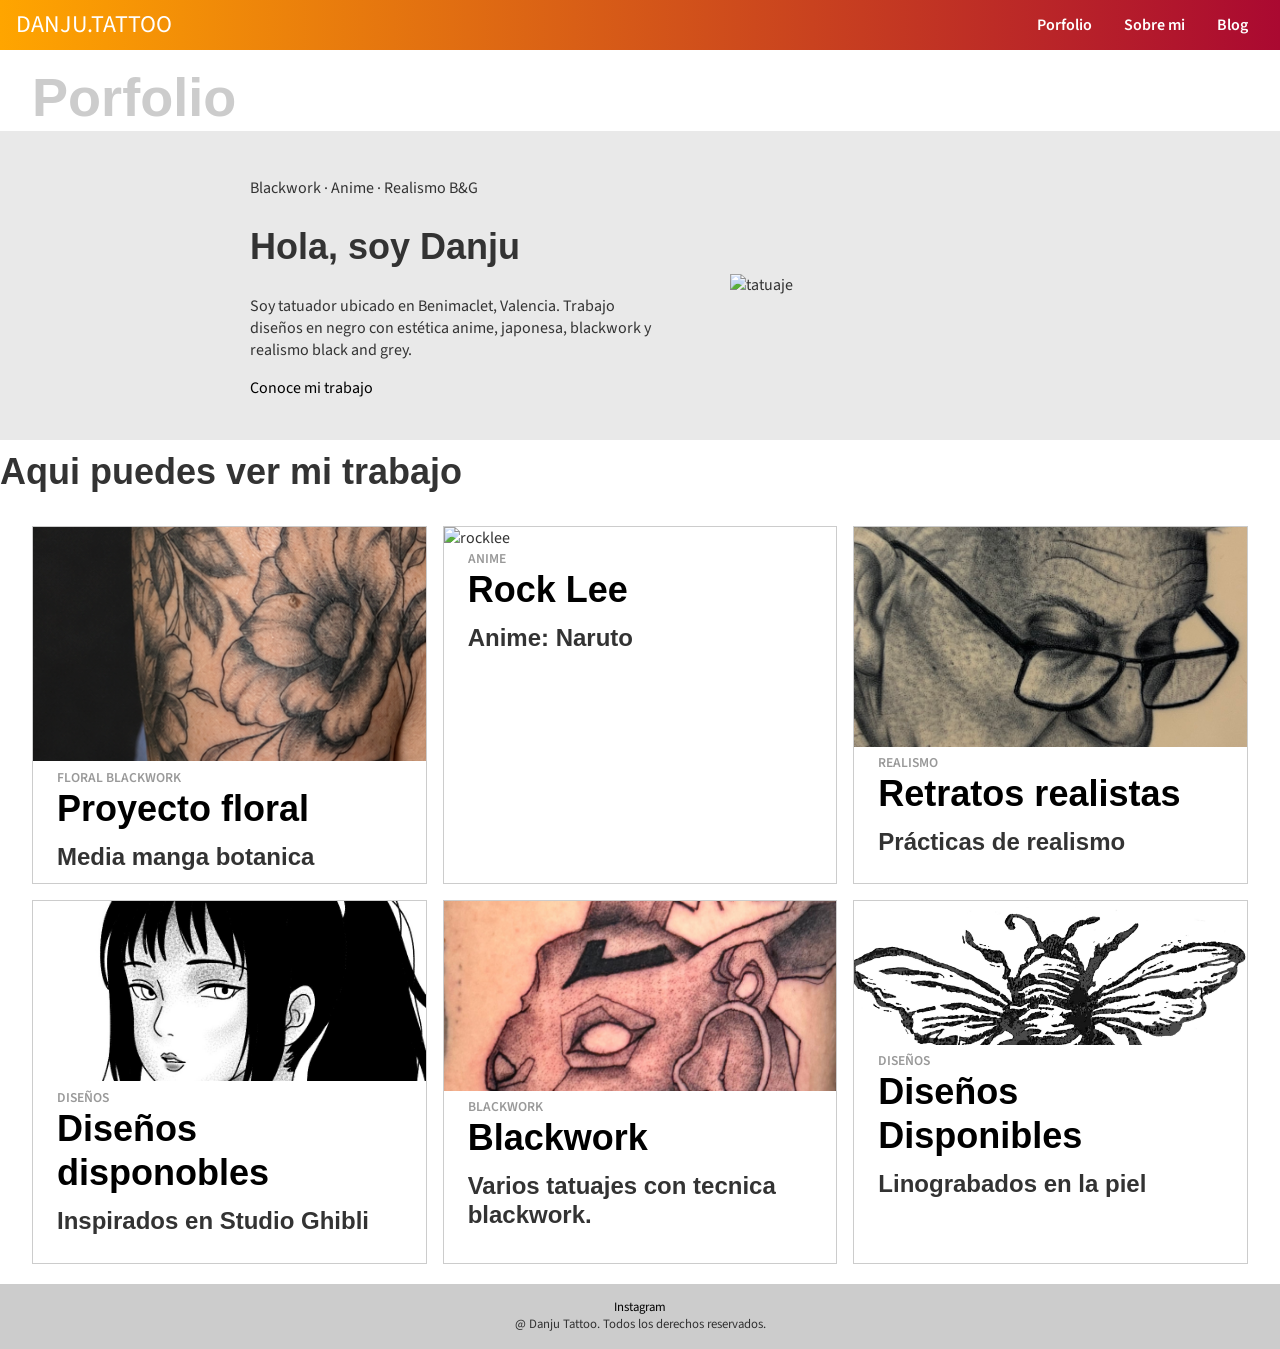
==== index.html @ 5b2f5408 "index.html" ====
<!doctype html>
<html lang="es">
  
  <head>
    <title>Porfolio</title>
    <meta charset="UTF-8">
    <meta name="viewport" content="width=device-width, initial-scale=1">
    <link href="CSS/navbar.css" rel="stylesheet" type="text/css">
    <link href="CSS/porfolio.css" rel="stylesheet" type="text/css">
    
  </head>
    
   <body>
       
    <header class="top-nav">
      <div id="brand">
DANJU.TATTOO
      </div>
        
      <input id="menu-toggle" type="checkbox" />
      <label class="menu-button-container" for="menu-toggle">
      <div class="menu-button"></div>
      </label>
      
        <ul class="menu">
          <li><a href="index.html">Porfolio</a></li>
          <li><a href="sobre_mi.html">Sobre mi</a></li>
          <li><a href="blog.html">Blog</a></li>
        </ul>
     </header>

    <h1>Porfolio</h1>

    <main>
    <section class="hero">
        <div class="hero-text">
  <p class="hero-label">Blackwork · Anime · Realismo B&G</p>
  <h2>Hola, soy Danju</h2>
  <p>Soy tatuador ubicado en Benimaclet, Valencia. Trabajo diseños en negro con estética anime, japonesa, blackwork y realismo black and grey.</p>
  <a href="sobre_mi.html" class="hero-btn">Conoce mi trabajo</a>
</div>
  
        <img src="images/trabajando2.JPG" alt="tatuaje">
    </section>
    <h2>Aqui puedes ver mi trabajo</h2>
    <section class="container">
    
     <a class="elemento uno" href="trabajo1.html">
       <div>
         <img src="images/floral3detalle.png" alt="proyecto floral">
         <h4 class="overline">Floral blackwork
         </h4>
         <h2 class="interactivo">Proyecto floral</h2>
         <h3>Media manga botanica</h3>
       
       </div>
     </a>
        
     <a class="elemento dos" href="trabajo2.html">
        <div>
          <img src="images/RockLeeDetalle.jpg" alt="rocklee">
          <h4 class="overline">anime</h4> 
          <h2 class="interactivo">Rock Lee</h2>
          <h3>Anime: Naruto</h3>
   
        </div>
     </a>
        
      <a class="elemento tres" href="trabajo3.html">
         <div>
          <img src="images/fermin2.jpeg" alt="detalle retrato">
          <h4 class="overline">Realismo</h4> 
          <h2 class="interactivo">Retratos realistas</h2>
          <h3>Prácticas de realismo</h3>
        
         </div>
      </a>
        
      <a class="elemento cuatro" href="trabajo4.html">
          <div>
            <img src="images/chihiro copia.jpeg" alt="disponibles">
            <h4 class="overline">Diseños</h4> 
            <h2> Diseños disponobles</h2>
            <h3>Inspirados en Studio Ghibli</h3>
  
         </div>
      </a>
        
       <a class="elemento cinco" href="trabajo5.html">
        <div><img src="images/Conejo1.jpeg" alt="blackwork">
         <h4 class="overline">Blackwork</h4>
         <h2>Blackwork</h2>
         <h3>Varios tatuajes con tecnica blackwork. </p>
        </div>
       </a>
        
       <a class="elemento seis" href="trabajo6.html">
        <div><img src="images/grabado3 copia.jpeg" alt="grabados">
         <h4 class="overline">Diseños</h4>
         <h2>Diseños Disponibles</h2>
         <h3>Linograbados en la piel </p>
        </div>
       </a>
        
       
        
      </section>
     <footer>
  <p>
    <a href="https://www.instagram.com/danju.tattoo/" target="_blank" rel="noopener noreferrer">

      Instagram
    </a>
    <br>
    @ Danju Tattoo. Todos los derechos reservados.
  </p>
</footer>
    </body>
</html>
---- CSS/navbar.css ----
@charset "UTF-8";

/* CSS Document */

html,
body {
  margin: 0;
  padding: 0;
  height: 100%;
  color: #333;
}

#brand {
  font-size: 1.5em;
}

.top-nav {
  display: flex;
  flex-direction: row;
  align-items: center;
  justify-content: space-between;

  background: linear-gradient(to right, orange, rgb(170, 9, 49));
  color: #FFF;

  height: 50px;
  padding: 0 1em;
}

.logo {
  color: white;
  text-decoration: none;
}

.logo:hover {
  opacity: 0.7;
}

.menu {
  display: flex;
  flex-direction: row;
  list-style-type: none;
  margin: 0;
  padding: 0;
}

.menu > li {
  margin: 0 1rem;
  overflow: hidden;
  font-weight: 600;
}

.menu > li a:link,
.menu > li a:visited {
  color: white;
  text-decoration: none;
}

.menu > li a:hover {
  color: rgba(255, 255, 255, 0.5);
}

.menu-button-container {
  display: none;
  height: 100%;
  width: 30px;
  cursor: pointer;
  flex-direction: column;
  justify-content: center;
  align-items: center;
}

#menu-toggle {
  display: none;
}

.menu-button,
.menu-button::before,
.menu-button::after {
  display: block;
  background-color: #fff;
  position: absolute;
  height: 4px;
  width: 30px;
  transition: transform 400ms cubic-bezier(0.23, 1, 0.32, 1);
  border-radius: 2px;
}

.menu-button::before {
  content: '';
  margin-top: -8px;
}

.menu-button::after {
  content: '';
  margin-top: 8px;
}

#menu-toggle:checked + .menu-button-container .menu-button::before {
  margin-top: 0;
  transform: rotate(405deg);
}

#menu-toggle:checked + .menu-button-container .menu-button {
  background: rgba(255, 255, 255, 0);
}

#menu-toggle:checked + .menu-button-container .menu-button::after {
  margin-top: 0;
  transform: rotate(-405deg);
}

@media (max-width: 700px) {

  .menu-button-container {
    display: flex;
  }

  .menu {
    position: absolute;
    top: 0;
    left: 0;
    margin-top: 50px;

    flex-direction: column;
    width: 100%;

    justify-content: center;
    align-items: center;
  }

  #menu-toggle ~ .menu li {
    height: 0;
    margin: 0;
    padding: 0;
    border: 0;
    transition: height 400ms cubic-bezier(0.23, 1, 0.32, 1);
  }

  #menu-toggle:checked ~ .menu li {
    border: 1px solid #333;
    height: 2.5em;
    padding: 0.5em;
  }

  .menu > li {
    display: flex;
    justify-content: center;

    margin: 0;
    padding: 0.5em 0;

    width: 100%;
    color: white;
    background-color: #222;
  }

  .menu > li:not(:last-child) {
    border-bottom: 1px solid #444;
  }
}
---- CSS/porfolio.css ----
@charset "UTF-8";
/* CSS Document */
@import url('https://fonts.googleapis.com/css2?family=Playfair+Display:wght@600&family=Source+Sans+Pro:wght@400;600&display=swap');


html, body, div, span, object, iframe,
h1, h2, h3, h4, h5, h6, p, blockquote, pre,
abbr, address, cite, code,
del, dfn, em, img, ins, kbd, q, samp,
small, strong, sub, sup, var,
b, i,
dl, dt, dd, ol, ul, li,
fieldset, form, label, legend,
table, caption, tbody, tfoot, thead, tr, th, td,
article, aside, canvas, details, figcaption, figure, 
footer, header, hgroup, menu, nav, section, summary,
time, mark, audio, video {
  margin:0;
  padding:0;
  border:0;
  outline:0;
  font-size:100%;
  vertical-align:baseline;
  background:transparent;
}

* {
  box-sizing: border-box;
}

html, body {
  font: 16px/1.4 'Source Sans Pro', sans-serif; color:#333;
}

a:link, a:visited{
  text-decoration: none;
  color:black;
}

.logo,
.logo:visited,
.logo:active {
  color: white;
  text-decoration: none;
}

.logo:hover {
  opacity: 0.7;
}
a:hover{
  color:rgba(220, 20, 60, 0.5);
}

a:active{
  color:crimson;
}

.hero {
  display: flex;
  justify-content: center;
  align-items: center;
  gap: 60px;
  background-color: #e9e9e9;
  padding: 40px 20px;
}

.hero-text {
  width: 50%;
  max-width: 420px;
}

.hero-text h2 {
  margin-bottom: 20px;
}

.hero img {
  width: 300px;
  height: auto;
  display: block;
}
h1 {
  font-family: Arial, Helvetica, sans-serif;
  font-size: 3.38rem;
  line-height: 1.22em;    
  padding-top: 0.278em;
  text-align: left;
  color:#ccc;
  margin-left: 32px
}

h2 {
  font-family: Arial, Helvetica, sans-serif;
  font-size: 2.25em;
  line-height: 1.22em;
  padding-top: 0.278em;
  margin-bottom: 0.333em;
}

h3 {
  font-family: Arial, Helvetica, sans-serif;
  font-size: 1.50em;
  line-height: 1.2em;
  margin-bottom: 0.5em;
}

p {
  font-size: 1.00em;
  line-height: 1.38em;
  padding-top: 0.375em;
  margin-bottom: 1.00em;
}
.interactivo {
  color: black; 
}

h4.overline{
  font-size:0.85em;
  color:#999;
  margin-bottom:0;
  margin-top: 0;
  padding-bottom: 0;
  font-weight:600;
  text-transform: uppercase; 
}

button{
  color:white;
  padding:10px;
  border: none;
  font-size: 1em;
  background-color: black;
  background: linear-gradient(to right, tomato, Crimson);
    /* W3C, IE 10+/ Edge, Firefox 16+, Chrome 26+, Opera 12+, Safari 7+ */
}

hr{ 
  height:1px;border-width:0;color:#ddd;background-color:#ccc;
}

.container {
   display: grid;
   grid-auto-flow: column;
   grid-template-columns: 1fr 1fr 1fr 1fr 1fr 1fr 1fr 1fr 1fr 1fr 1fr 1fr;
   row-gap: 1rem;
   column-gap: 1rem;
   padding: 20px 0px;
   margin-left:32px;
   margin-right:32px;
}

a.elemento:link, a.elemento:visited{
  color:#333;
}

div.elemento:hover {
  border: 1px solid #777;
}

.icono{
  display:inline-block;
  width:30px;
  padding-right:5px;
  padding-bottom:2px;
  vertical-align:middle;
}

.elemento h2, .elemento h3, .elemento h4, .elemento p{
  padding-left:1.5rem;
  padding-right:1rem;
}

.elemento h2{
  color:black;
  padding-top:0;
}

.elemento {
  color: #333;
  border: 1px solid #ccc;
  cursor:pointer;
  text-decoration: none;
}

.uno {
  grid-column:1 / span 4;
}

.dos {
  grid-column:5 / span 4;
}

.tres {
  grid-column:9 / span 4;
}

.cuatro {
  grid-column:1 / span 4;
}

.cinco {
  grid-column:5 / span 4;
}

.seis {
  grid-column:9 / span 4;
}



img {
  width: 100%;
}

footer{
  width:100%;
  background-color:#ccc; 
}

footer p{ 
 font-size:0.8em;
 text-align:center; 
 padding:15px;
}

footer img{
  text-align:center;
  width: 32px;
  padding:5px;
}

@media (max-width: 913px) {
 
  .container {
    grid-template-columns: 1fr;
    row-gap: 1rem;
    padding: 15px 0px;
    margin-left: 15px;
    margin-right: 15px;
  }

  .container img {
    width: 100%;
  }

  .uno, 
  .dos, 
  .tres, 
  .cuatro, 
  .cinco, 
  .seis, 
  .siete, 
  .ocho, 
  .nueve {
    grid-column: 1 / 1;
  }

  h1 {
    margin-left: 15px;
  }
    
}

@media (max-width: 768px) {
  .hero {
    flex-direction: column;
    text-align: center;
    gap: 30px;
    padding: 30px 20px;
  }

  .hero-text {
    width: 100%;
  }

  .hero img {
    width: 80%;
    max-width: 320px;
    height: auto;
  }
}
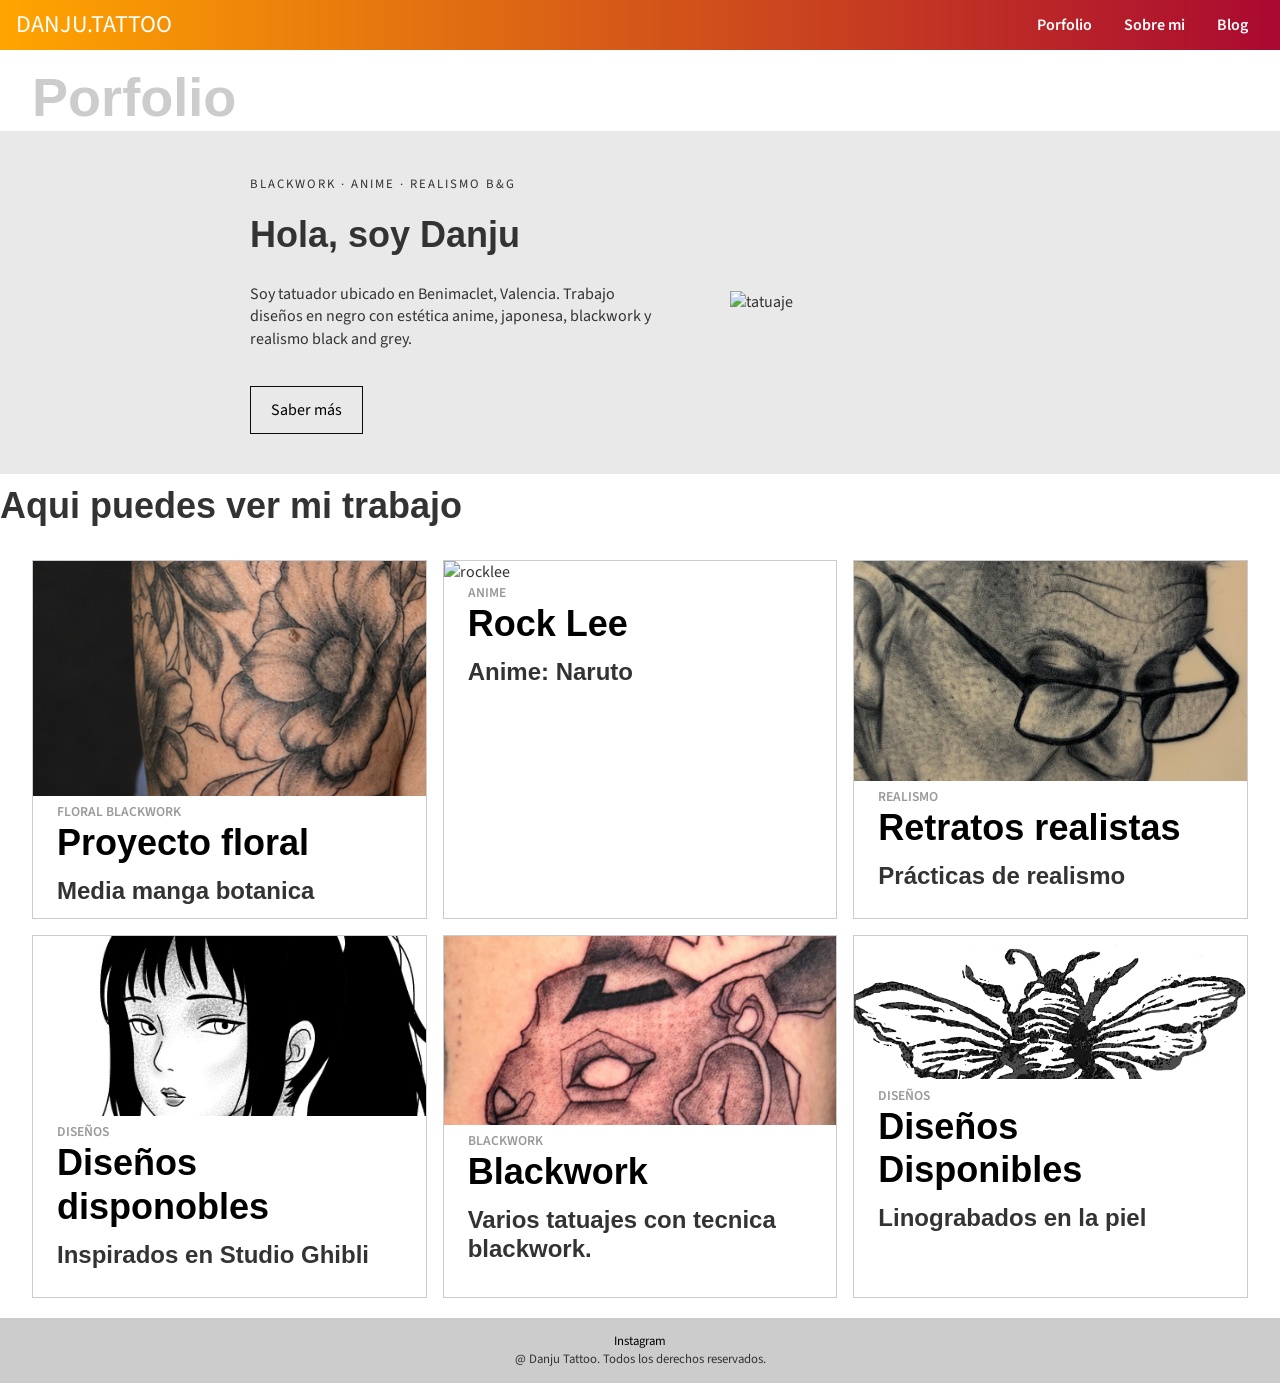
==== commit bad4c2bd: "index.html" ====
--- a/index.html
+++ b/index.html
@@ -37,7 +37,7 @@
   <p class="hero-label">Blackwork · Anime · Realismo B&G</p>
   <h2>Hola, soy Danju</h2>
   <p>Soy tatuador ubicado en Benimaclet, Valencia. Trabajo diseños en negro con estética anime, japonesa, blackwork y realismo black and grey.</p>
-  <a href="sobre_mi.html" class="hero-btn">Conoce mi trabajo</a>
+  <a href="sobre_mi.html" class="hero-btn">Saber más</a>
 </div>
   
         <img src="images/trabajando2.JPG" alt="tatuaje">
--- a/CSS/porfolio.css
+++ b/CSS/porfolio.css
@@ -78,6 +78,27 @@
   height: auto;
   display: block;
 }
+.hero-label {
+  text-transform: uppercase;
+  letter-spacing: 2px;
+  font-size: 0.8rem;
+  margin-bottom: 10px;
+}
+
+.hero-btn {
+  display: inline-block;
+  margin-top: 20px;
+  padding: 12px 20px;
+  border: 1px solid #0c0c0c;
+  color: #0c0c0c;
+  text-decoration: none;
+}
+
+.hero-btn:hover {
+  background-color: #0c0c0c;
+  color: white;
+}
+
 h1 {
   font-family: Arial, Helvetica, sans-serif;
   font-size: 3.38rem;
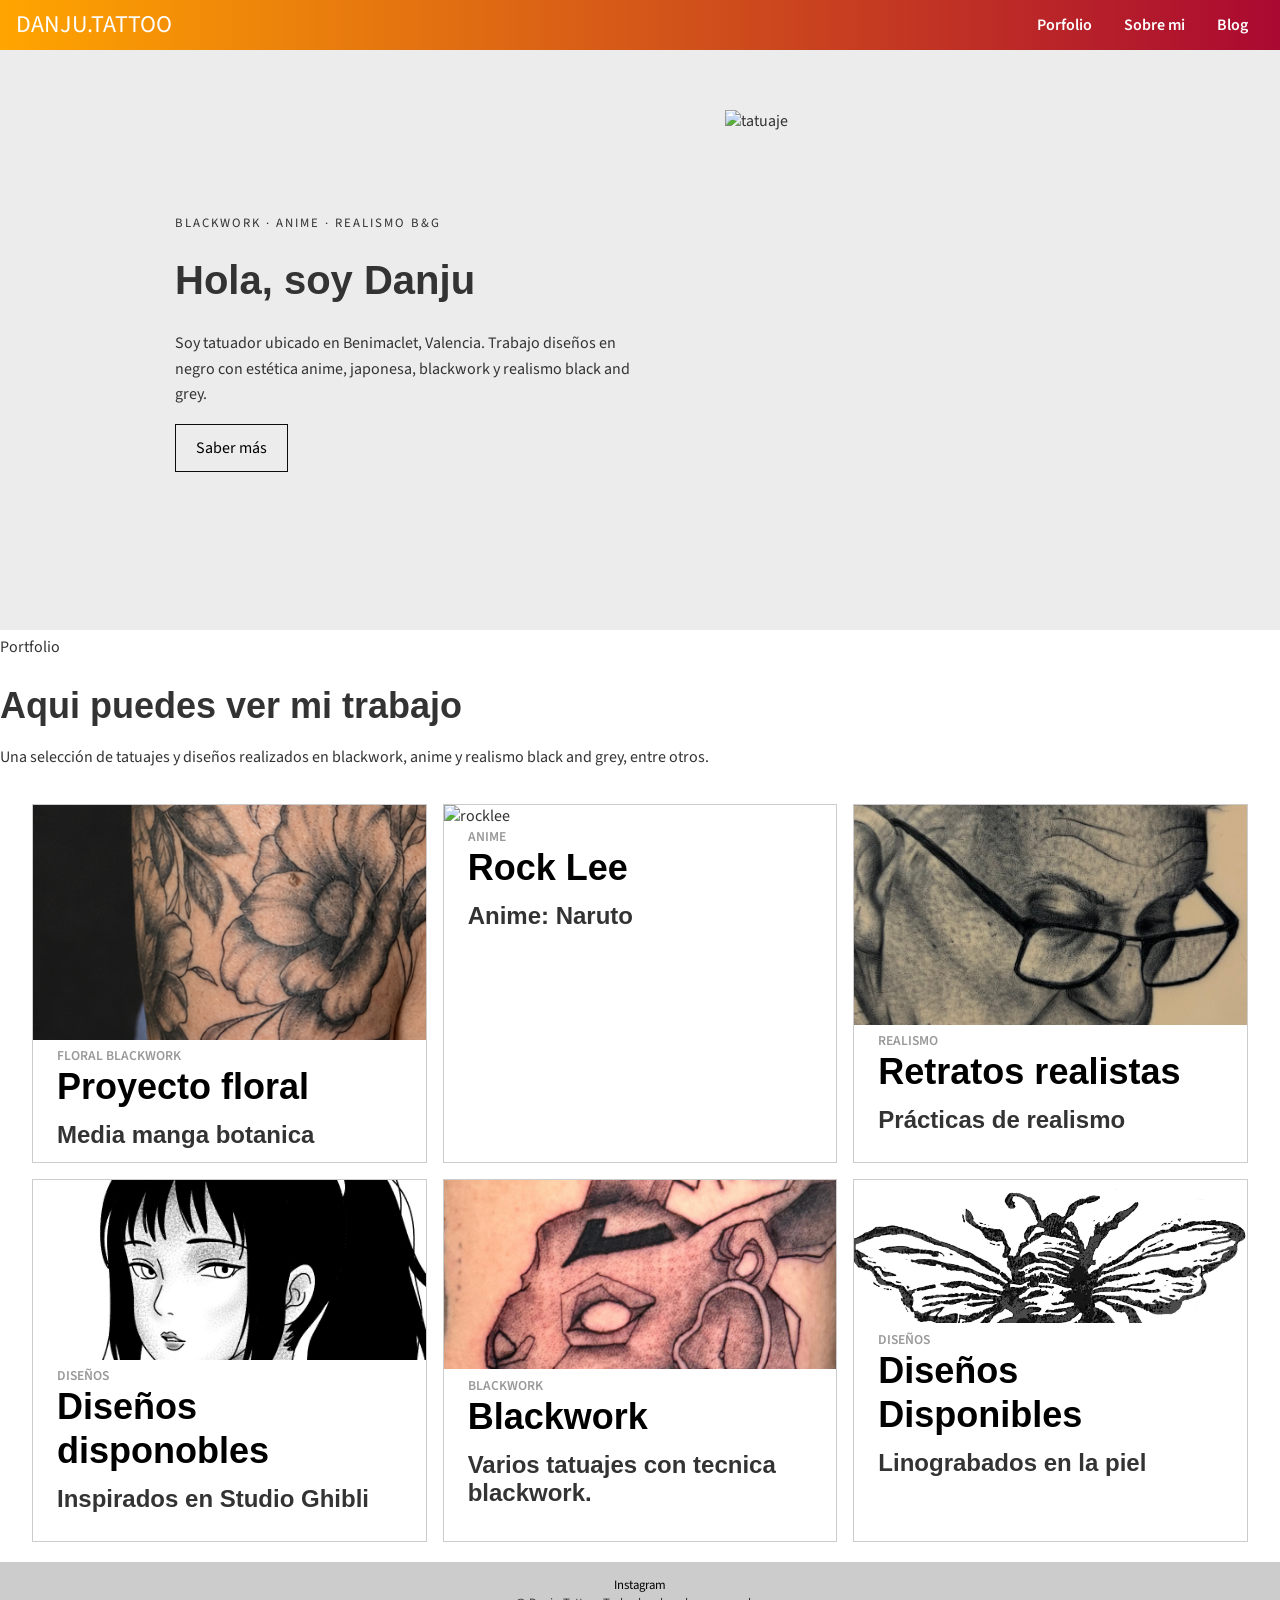
==== commit 26548e8f: "index.html" ====
--- a/index.html
+++ b/index.html
@@ -29,8 +29,6 @@
         </ul>
      </header>
 
-    <h1>Porfolio</h1>
-
     <main>
     <section class="hero">
         <div class="hero-text">
@@ -42,7 +40,12 @@
   
         <img src="images/trabajando2.JPG" alt="tatuaje">
     </section>
+      <section class="trabajos-section">
+        <div class="trabajos-header">
+          <p class="selection-label">Portfolio</p>
     <h2>Aqui puedes ver mi trabajo</h2>
+       <p>Una selección de tatuajes y diseños realizados en blackwork, anime y realismo black and grey, entre otros.</p>
+        </div>
     <section class="container">
     
      <a class="elemento uno" href="trabajo1.html">
--- a/CSS/porfolio.css
+++ b/CSS/porfolio.css
@@ -59,35 +59,49 @@
   display: flex;
   justify-content: center;
   align-items: center;
-  gap: 60px;
-  background-color: #e9e9e9;
-  padding: 40px 20px;
+  gap: 70px;
+  background-color: #ececec;
+  padding: 60px 40px;
 }
 
 .hero-text {
   width: 50%;
-  max-width: 420px;
-}
-
-.hero-text h2 {
-  margin-bottom: 20px;
-}
-
-.hero img {
-  width: 300px;
-  height: auto;
-  display: block;
-}
+  max-width: 480px;
+}
+
 .hero-label {
   text-transform: uppercase;
   letter-spacing: 2px;
   font-size: 0.8rem;
-  margin-bottom: 10px;
+  margin-bottom: 12px;
+}
+
+.hero-text h2 {
+  font-size: 2.5rem;
+  margin-bottom: 20px;
+}
+
+.hero-text p {
+  line-height: 1.6;
+}
+
+.hero-tags {
+  display: flex;
+  flex-wrap: wrap;
+  gap: 10px;
+  padding: 0;
+  margin: 24px 0;
+  list-style: none;
+}
+
+.hero-tags li {
+  border: 1px solid #0c0c0c;
+  padding: 6px 12px;
+  font-size: 0.85rem;
 }
 
 .hero-btn {
   display: inline-block;
-  margin-top: 20px;
   padding: 12px 20px;
   border: 1px solid #0c0c0c;
   color: #0c0c0c;
@@ -97,6 +111,12 @@
 .hero-btn:hover {
   background-color: #0c0c0c;
   color: white;
+}
+
+.hero img {
+  width: 380px;
+  height: 460px;
+  object-fit: cover;
 }
 
 h1 {
@@ -299,3 +319,18 @@
     height: auto;
   }
 }
+{
+  .hero-text h2 {
+    font-size: 2rem;
+  }
+
+  .hero-tags {
+    justify-content: center;
+  }
+
+  .hero img {
+    width: 80%;
+    height: auto;
+    max-width: 320px;
+  }
+}
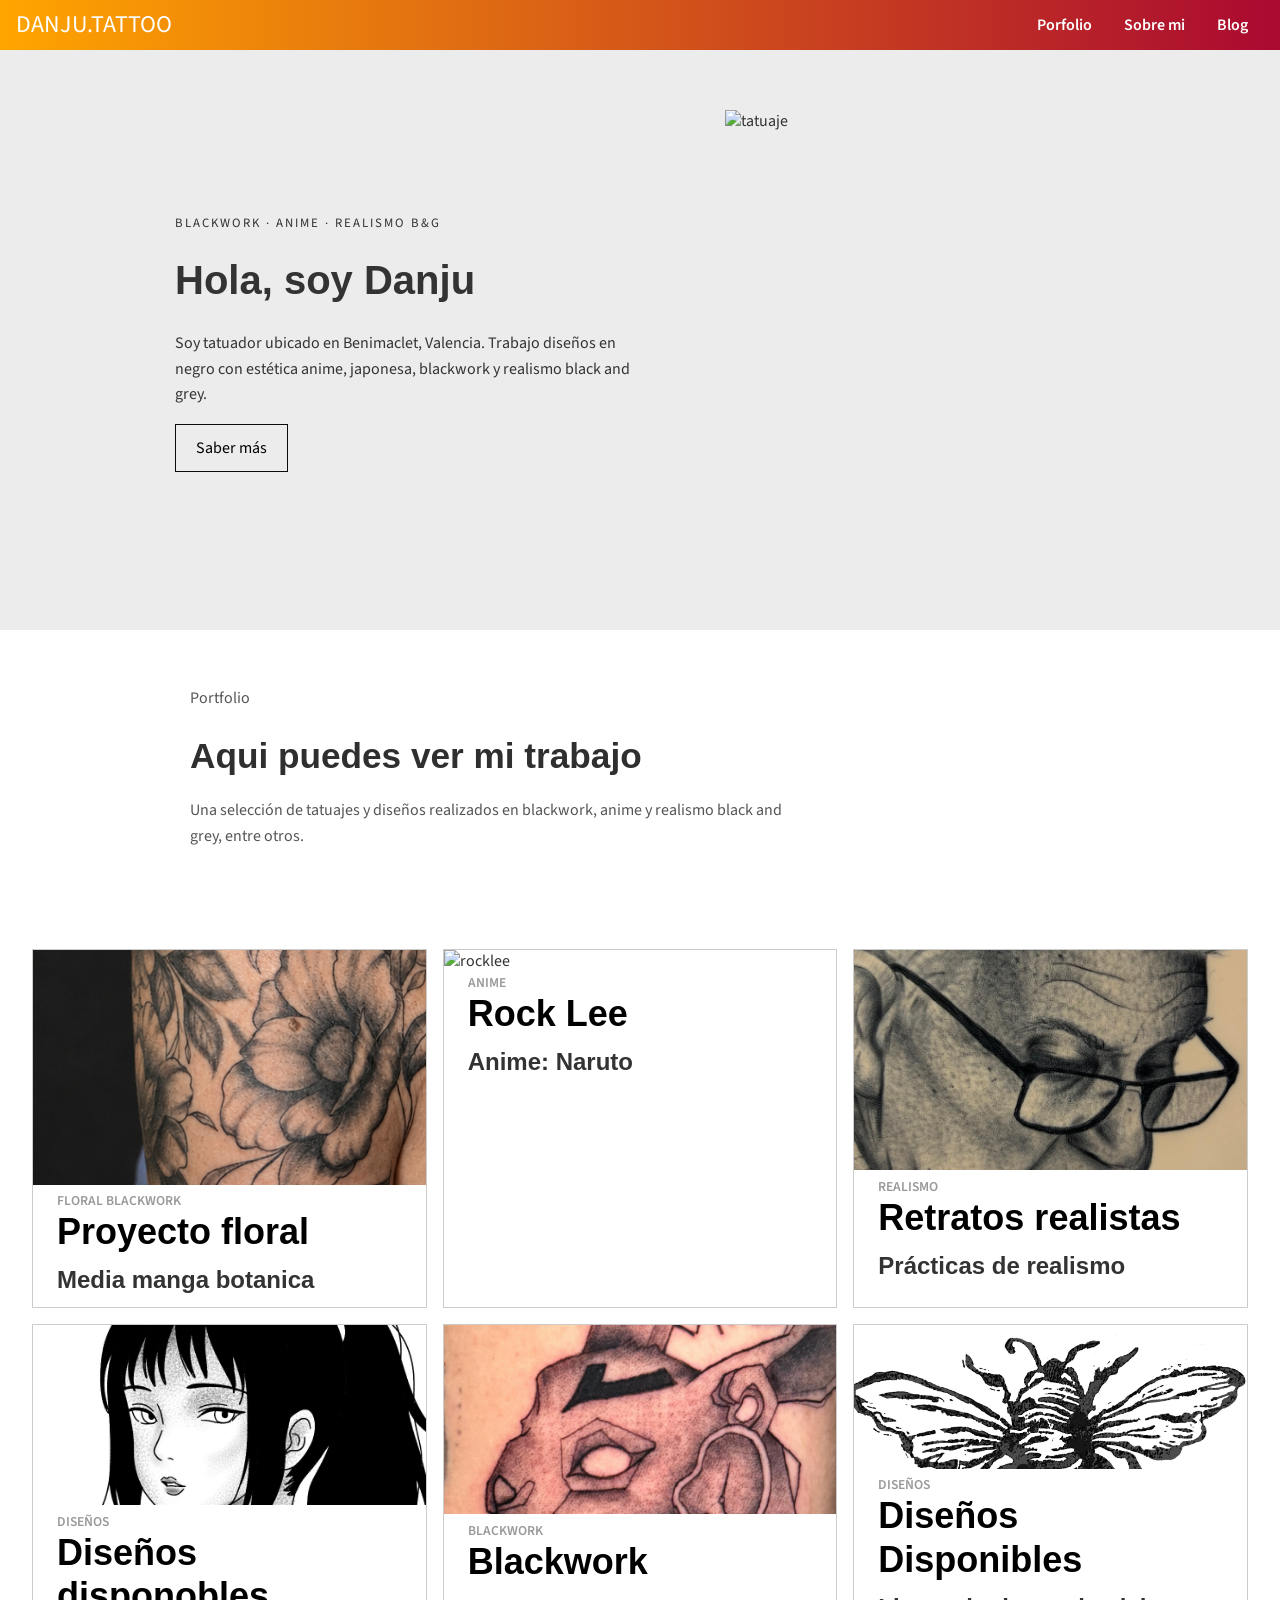
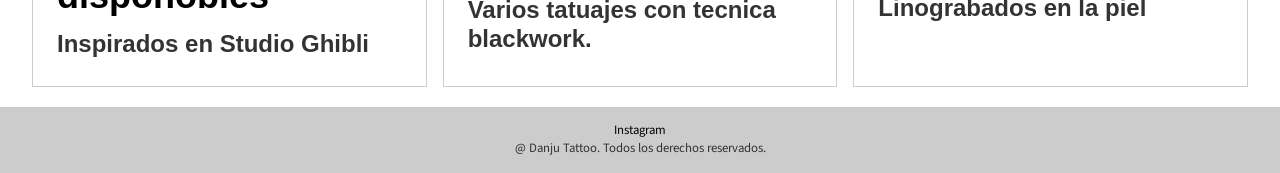
==== commit afd133e7: "index.html" ====
--- a/index.html
+++ b/index.html
@@ -40,12 +40,16 @@
   
         <img src="images/trabajando2.JPG" alt="tatuaje">
     </section>
+
+      
       <section class="trabajos-section">
         <div class="trabajos-header">
           <p class="selection-label">Portfolio</p>
     <h2>Aqui puedes ver mi trabajo</h2>
        <p>Una selección de tatuajes y diseños realizados en blackwork, anime y realismo black and grey, entre otros.</p>
         </div>
+      </section>
+      
     <section class="container">
     
      <a class="elemento uno" href="trabajo1.html">
--- a/CSS/porfolio.css
+++ b/CSS/porfolio.css
@@ -119,6 +119,38 @@
   object-fit: cover;
 }
 
+.trabajos-section {
+  padding: 70px 40px;
+  background-color: white;
+}
+
+.trabajos-header {
+  max-width: 900px;
+  margin: 0 auto 40px auto;
+}
+
+.section-label {
+  text-transform: uppercase;
+  letter-spacing: 2px;
+  font-size: 0.8rem;
+  margin-bottom: 10px;
+  color: #8c1c13;
+  font-weight: bold;
+}
+
+.trabajos-header h2 {
+  font-size: 3rem;
+  line-height: 1.1;
+  margin: 0 0 16px 0;
+  color: #2f2f2f;
+}
+
+.trabajos-header p {
+  max-width: 600px;
+  line-height: 1.6;
+  color: #555;
+}
+
 h1 {
   font-family: Arial, Helvetica, sans-serif;
   font-size: 3.38rem;
@@ -334,3 +366,16 @@
     max-width: 320px;
   }
 }
+
+  .trabajos-section {
+    padding: 50px 20px;
+  }
+
+  .trabajos-header h2 {
+    font-size: 2.2rem;
+  }
+
+  .trabajos-header {
+    margin-bottom: 30px;
+  }
+}
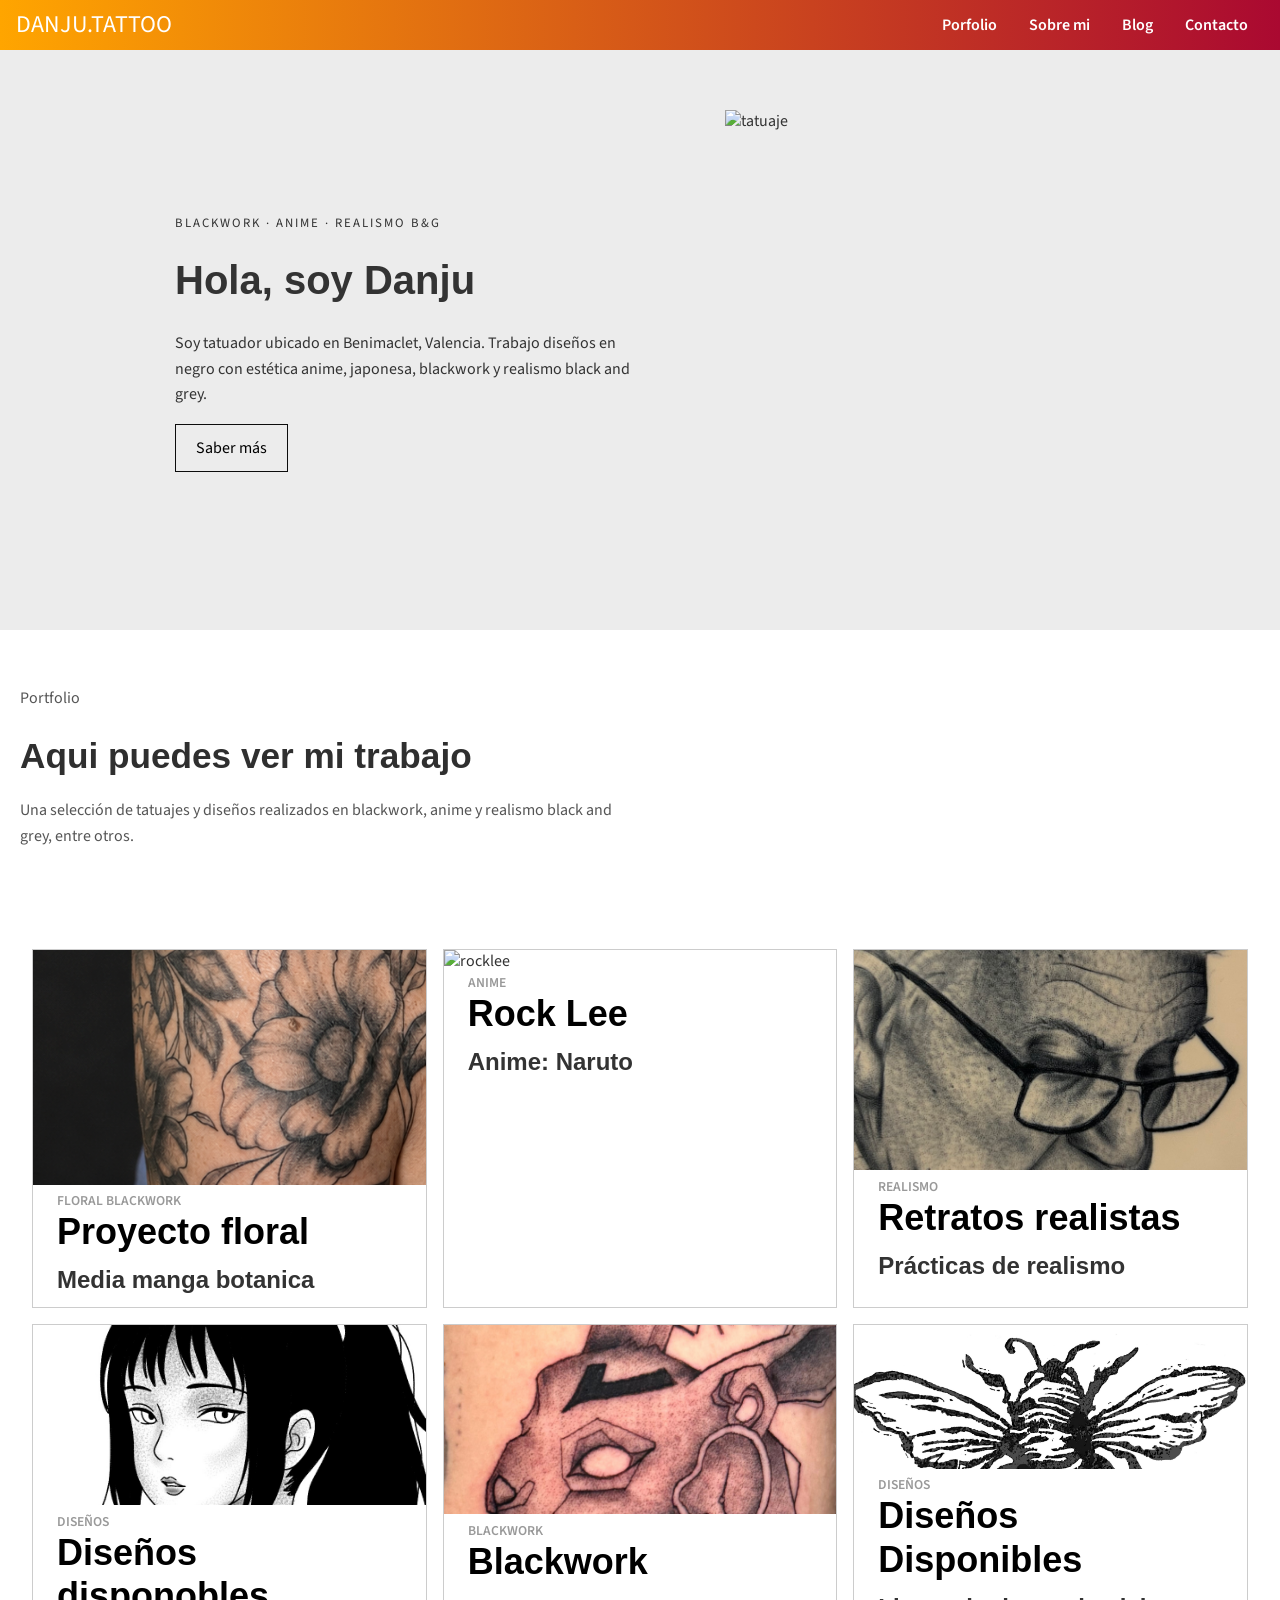
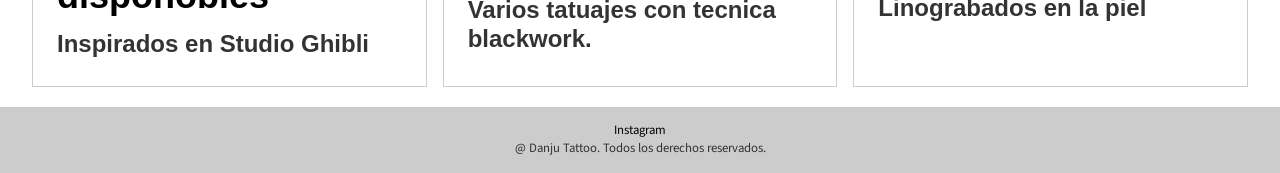
==== commit 0a44ebd3: "index.html" ====
--- a/index.html
+++ b/index.html
@@ -26,6 +26,7 @@
           <li><a href="index.html">Porfolio</a></li>
           <li><a href="sobre_mi.html">Sobre mi</a></li>
           <li><a href="blog.html">Blog</a></li>
+          <li><a href="contacto.html">Contacto</a></li>
         </ul>
      </header>
 
--- a/CSS/porfolio.css
+++ b/CSS/porfolio.css
@@ -120,13 +120,13 @@
 }
 
 .trabajos-section {
-  padding: 70px 40px;
+  padding: 70px 60px;
   background-color: white;
 }
 
 .trabajos-header {
   max-width: 900px;
-  margin: 0 auto 40px auto;
+  margin: 0 0 40px 0;
 }
 
 .section-label {
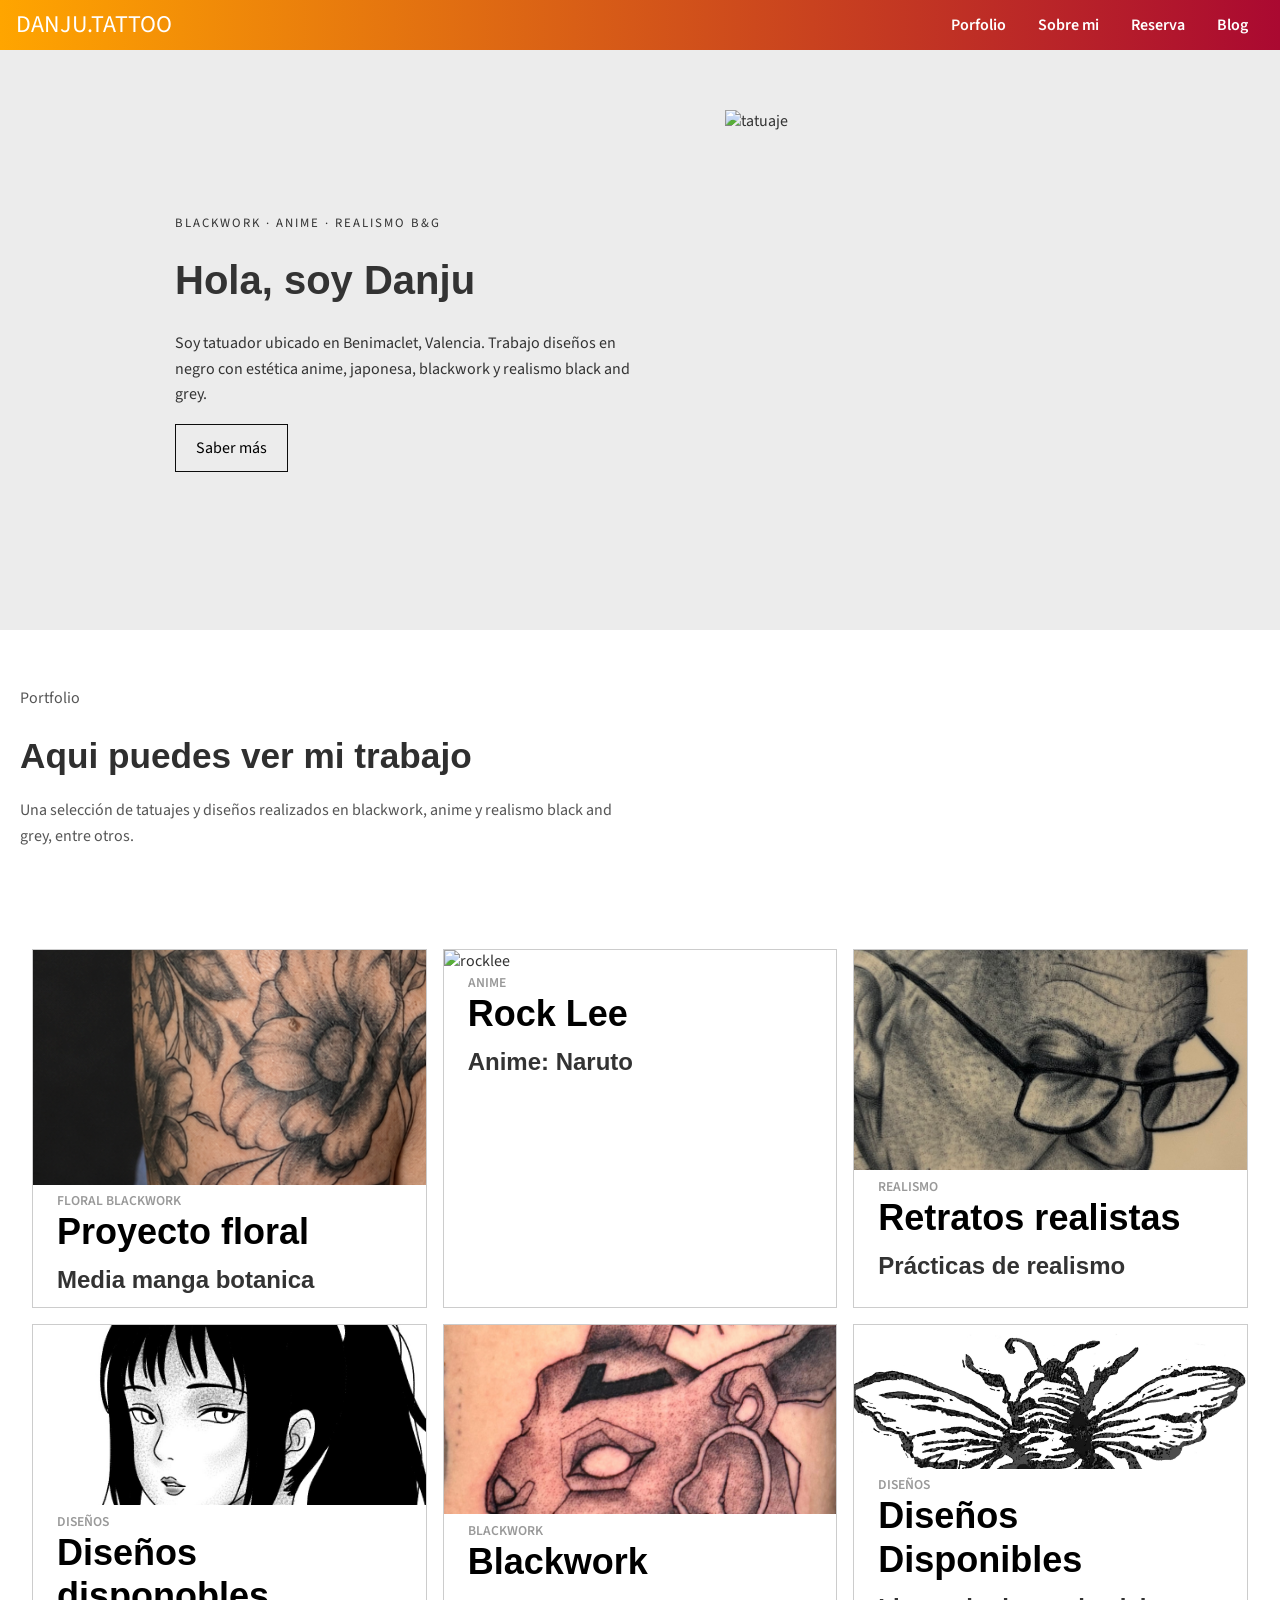
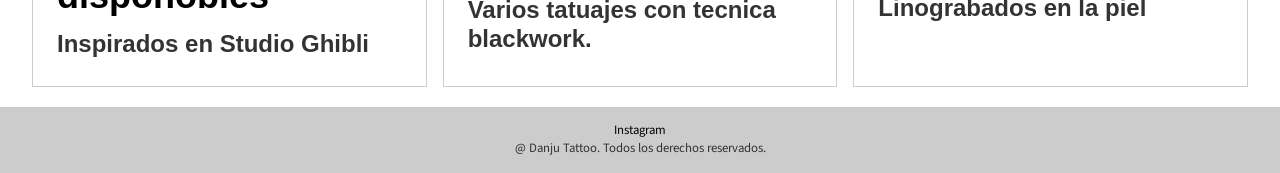
==== commit dfdbfa0b: "index.html" ====
--- a/index.html
+++ b/index.html
@@ -25,8 +25,8 @@
         <ul class="menu">
           <li><a href="index.html">Porfolio</a></li>
           <li><a href="sobre_mi.html">Sobre mi</a></li>
+                   <li><a href="contacto.html">Reserva</a></li>
           <li><a href="blog.html">Blog</a></li>
-          <li><a href="contacto.html">Contacto</a></li>
         </ul>
      </header>
 
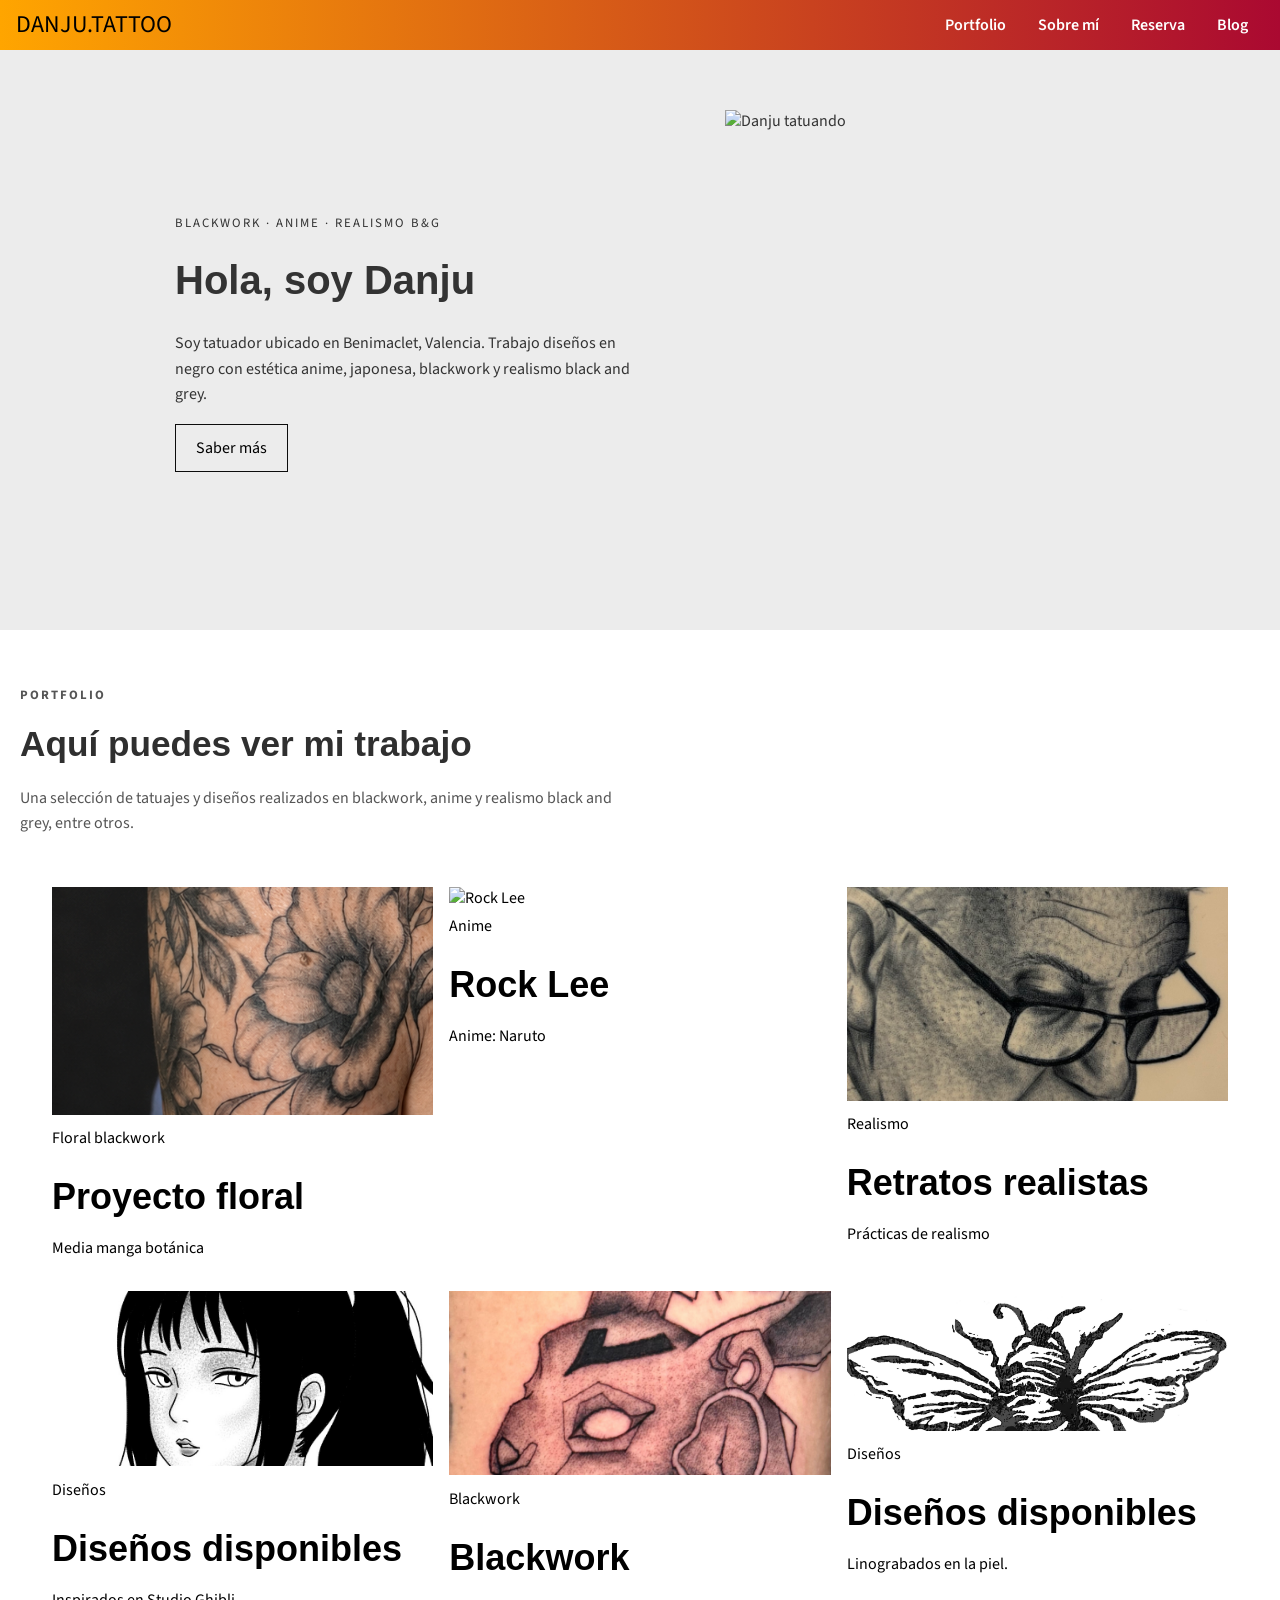
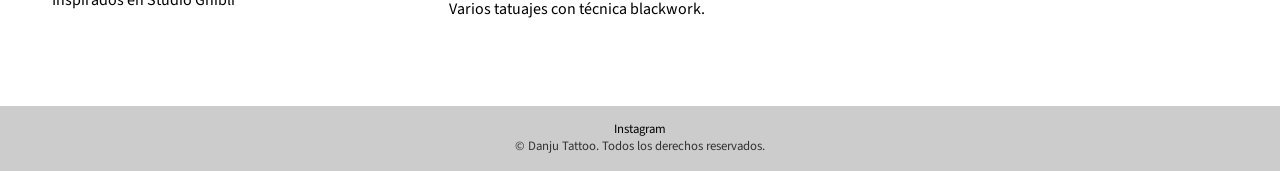
==== commit 3b77295c: "index.html" ====
--- a/index.html
+++ b/index.html
@@ -1,127 +1,130 @@
 <!doctype html>
 <html lang="es">
   
-  <head>
-    <title>Porfolio</title>
-    <meta charset="UTF-8">
-    <meta name="viewport" content="width=device-width, initial-scale=1">
-    <link href="CSS/navbar.css" rel="stylesheet" type="text/css">
-    <link href="CSS/porfolio.css" rel="stylesheet" type="text/css">
+<head>
+  <title>Portfolio | Danju Tattoo</title>
+  <meta charset="UTF-8">
+  <meta name="viewport" content="width=device-width, initial-scale=1">
+
+  <link href="CSS/navbar.css" rel="stylesheet" type="text/css">
+  <link href="CSS/porfolio.css" rel="stylesheet" type="text/css">
+</head>
     
-  </head>
-    
-   <body>
+<body>
        
-    <header class="top-nav">
-      <div id="brand">
-DANJU.TATTOO
+  <header class="top-nav">
+    <div id="brand">
+      <a href="index.html" class="logo">DANJU.TATTOO</a>
+    </div>
+        
+    <input id="menu-toggle" type="checkbox" />
+
+    <label class="menu-button-container" for="menu-toggle">
+      <div class="menu-button"></div>
+    </label>
+      
+    <ul class="menu">
+      <li><a href="index.html">Portfolio</a></li>
+      <li><a href="sobre_mi.html">Sobre mí</a></li>
+      <li><a href="contacto.html">Reserva</a></li>
+      <li><a href="blog.html">Blog</a></li>
+    </ul>
+  </header>
+
+  <main>
+
+    <section class="hero">
+      <div class="hero-text">
+        <p class="hero-label">Blackwork · Anime · Realismo B&G</p>
+        <h2>Hola, soy Danju</h2>
+        <p>
+          Soy tatuador ubicado en Benimaclet, Valencia. Trabajo diseños en negro con estética anime, japonesa, blackwork y realismo black and grey.
+        </p>
+        <a href="sobre_mi.html" class="hero-btn">Saber más</a>
       </div>
-        
-      <input id="menu-toggle" type="checkbox" />
-      <label class="menu-button-container" for="menu-toggle">
-      <div class="menu-button"></div>
-      </label>
-      
-        <ul class="menu">
-          <li><a href="index.html">Porfolio</a></li>
-          <li><a href="sobre_mi.html">Sobre mi</a></li>
-                   <li><a href="contacto.html">Reserva</a></li>
-          <li><a href="blog.html">Blog</a></li>
-        </ul>
-     </header>
-
-    <main>
-    <section class="hero">
-        <div class="hero-text">
-  <p class="hero-label">Blackwork · Anime · Realismo B&G</p>
-  <h2>Hola, soy Danju</h2>
-  <p>Soy tatuador ubicado en Benimaclet, Valencia. Trabajo diseños en negro con estética anime, japonesa, blackwork y realismo black and grey.</p>
-  <a href="sobre_mi.html" class="hero-btn">Saber más</a>
-</div>
   
-        <img src="images/trabajando2.JPG" alt="tatuaje">
+      <img src="images/trabajando2.JPG" alt="Danju tatuando">
     </section>
 
-      
-      <section class="trabajos-section">
-        <div class="trabajos-header">
-          <p class="selection-label">Portfolio</p>
-    <h2>Aqui puedes ver mi trabajo</h2>
-       <p>Una selección de tatuajes y diseños realizados en blackwork, anime y realismo black and grey, entre otros.</p>
-        </div>
-      </section>
-      
-    <section class="container">
-    
-     <a class="elemento uno" href="trabajo1.html">
-       <div>
-         <img src="images/floral3detalle.png" alt="proyecto floral">
-         <h4 class="overline">Floral blackwork
-         </h4>
-         <h2 class="interactivo">Proyecto floral</h2>
-         <h3>Media manga botanica</h3>
-       
-       </div>
-     </a>
-        
-     <a class="elemento dos" href="trabajo2.html">
-        <div>
-          <img src="images/RockLeeDetalle.jpg" alt="rocklee">
-          <h4 class="overline">anime</h4> 
-          <h2 class="interactivo">Rock Lee</h2>
-          <h3>Anime: Naruto</h3>
-   
-        </div>
-     </a>
-        
-      <a class="elemento tres" href="trabajo3.html">
-         <div>
-          <img src="images/fermin2.jpeg" alt="detalle retrato">
-          <h4 class="overline">Realismo</h4> 
-          <h2 class="interactivo">Retratos realistas</h2>
-          <h3>Prácticas de realismo</h3>
-        
-         </div>
+    <section class="trabajos-section">
+      <div class="trabajos-header">
+        <p class="section-label">Portfolio</p>
+        <h2>Aquí puedes ver mi trabajo</h2>
+        <p>
+          Una selección de tatuajes y diseños realizados en blackwork, anime y realismo black and grey, entre otros.
+        </p>
+      </div>
+
+      <div class="container">
+
+        <a class="portfolio-card uno" href="trabajo1.html">
+          <img src="images/floral3detalle.png" alt="Proyecto floral">
+          <div class="portfolio-info">
+            <p class="overline">Floral blackwork</p>
+            <h2>Proyecto floral</h2>
+            <p>Media manga botánica</p>
+          </div>
+        </a>
+
+        <a class="portfolio-card dos" href="trabajo2.html">
+          <img src="images/RockLeeDetalle.jpg" alt="Rock Lee">
+          <div class="portfolio-info">
+            <p class="overline">Anime</p>
+            <h2>Rock Lee</h2>
+            <p>Anime: Naruto</p>
+          </div>
+        </a>
+
+        <a class="portfolio-card tres" href="trabajo3.html">
+          <img src="images/fermin2.jpeg" alt="Detalle retrato realista">
+          <div class="portfolio-info">
+            <p class="overline">Realismo</p>
+            <h2>Retratos realistas</h2>
+            <p>Prácticas de realismo</p>
+          </div>
+        </a>
+
+        <a class="portfolio-card cuatro" href="trabajo4.html">
+          <img src="images/chihiro copia.jpeg" alt="Diseños inspirados en Studio Ghibli">
+          <div class="portfolio-info">
+            <p class="overline">Diseños</p>
+            <h2>Diseños disponibles</h2>
+            <p>Inspirados en Studio Ghibli</p>
+          </div>
+        </a>
+
+        <a class="portfolio-card cinco" href="trabajo5.html">
+          <img src="images/Conejo1.jpeg" alt="Blackwork">
+          <div class="portfolio-info">
+            <p class="overline">Blackwork</p>
+            <h2>Blackwork</h2>
+            <p>Varios tatuajes con técnica blackwork.</p>
+          </div>
+        </a>
+
+        <a class="portfolio-card seis" href="trabajo6.html">
+          <img src="images/grabado3 copia.jpeg" alt="Diseños estilo grabado">
+          <div class="portfolio-info">
+            <p class="overline">Diseños</p>
+            <h2>Diseños disponibles</h2>
+            <p>Linograbados en la piel.</p>
+          </div>
+        </a>
+
+      </div>
+    </section>
+
+  </main>
+
+  <footer>
+    <p>
+      <a href="https://www.instagram.com/danju.tattoo/" target="_blank" rel="noopener noreferrer">
+        Instagram
       </a>
-        
-      <a class="elemento cuatro" href="trabajo4.html">
-          <div>
-            <img src="images/chihiro copia.jpeg" alt="disponibles">
-            <h4 class="overline">Diseños</h4> 
-            <h2> Diseños disponobles</h2>
-            <h3>Inspirados en Studio Ghibli</h3>
-  
-         </div>
-      </a>
-        
-       <a class="elemento cinco" href="trabajo5.html">
-        <div><img src="images/Conejo1.jpeg" alt="blackwork">
-         <h4 class="overline">Blackwork</h4>
-         <h2>Blackwork</h2>
-         <h3>Varios tatuajes con tecnica blackwork. </p>
-        </div>
-       </a>
-        
-       <a class="elemento seis" href="trabajo6.html">
-        <div><img src="images/grabado3 copia.jpeg" alt="grabados">
-         <h4 class="overline">Diseños</h4>
-         <h2>Diseños Disponibles</h2>
-         <h3>Linograbados en la piel </p>
-        </div>
-       </a>
-        
-       
-        
-      </section>
-     <footer>
-  <p>
-    <a href="https://www.instagram.com/danju.tattoo/" target="_blank" rel="noopener noreferrer">
+      <br>
+      © Danju Tattoo. Todos los derechos reservados.
+    </p>
+  </footer>
 
-      Instagram
-    </a>
-    <br>
-    @ Danju Tattoo. Todos los derechos reservados.
-  </p>
-</footer>
-    </body>
+</body>
 </html>
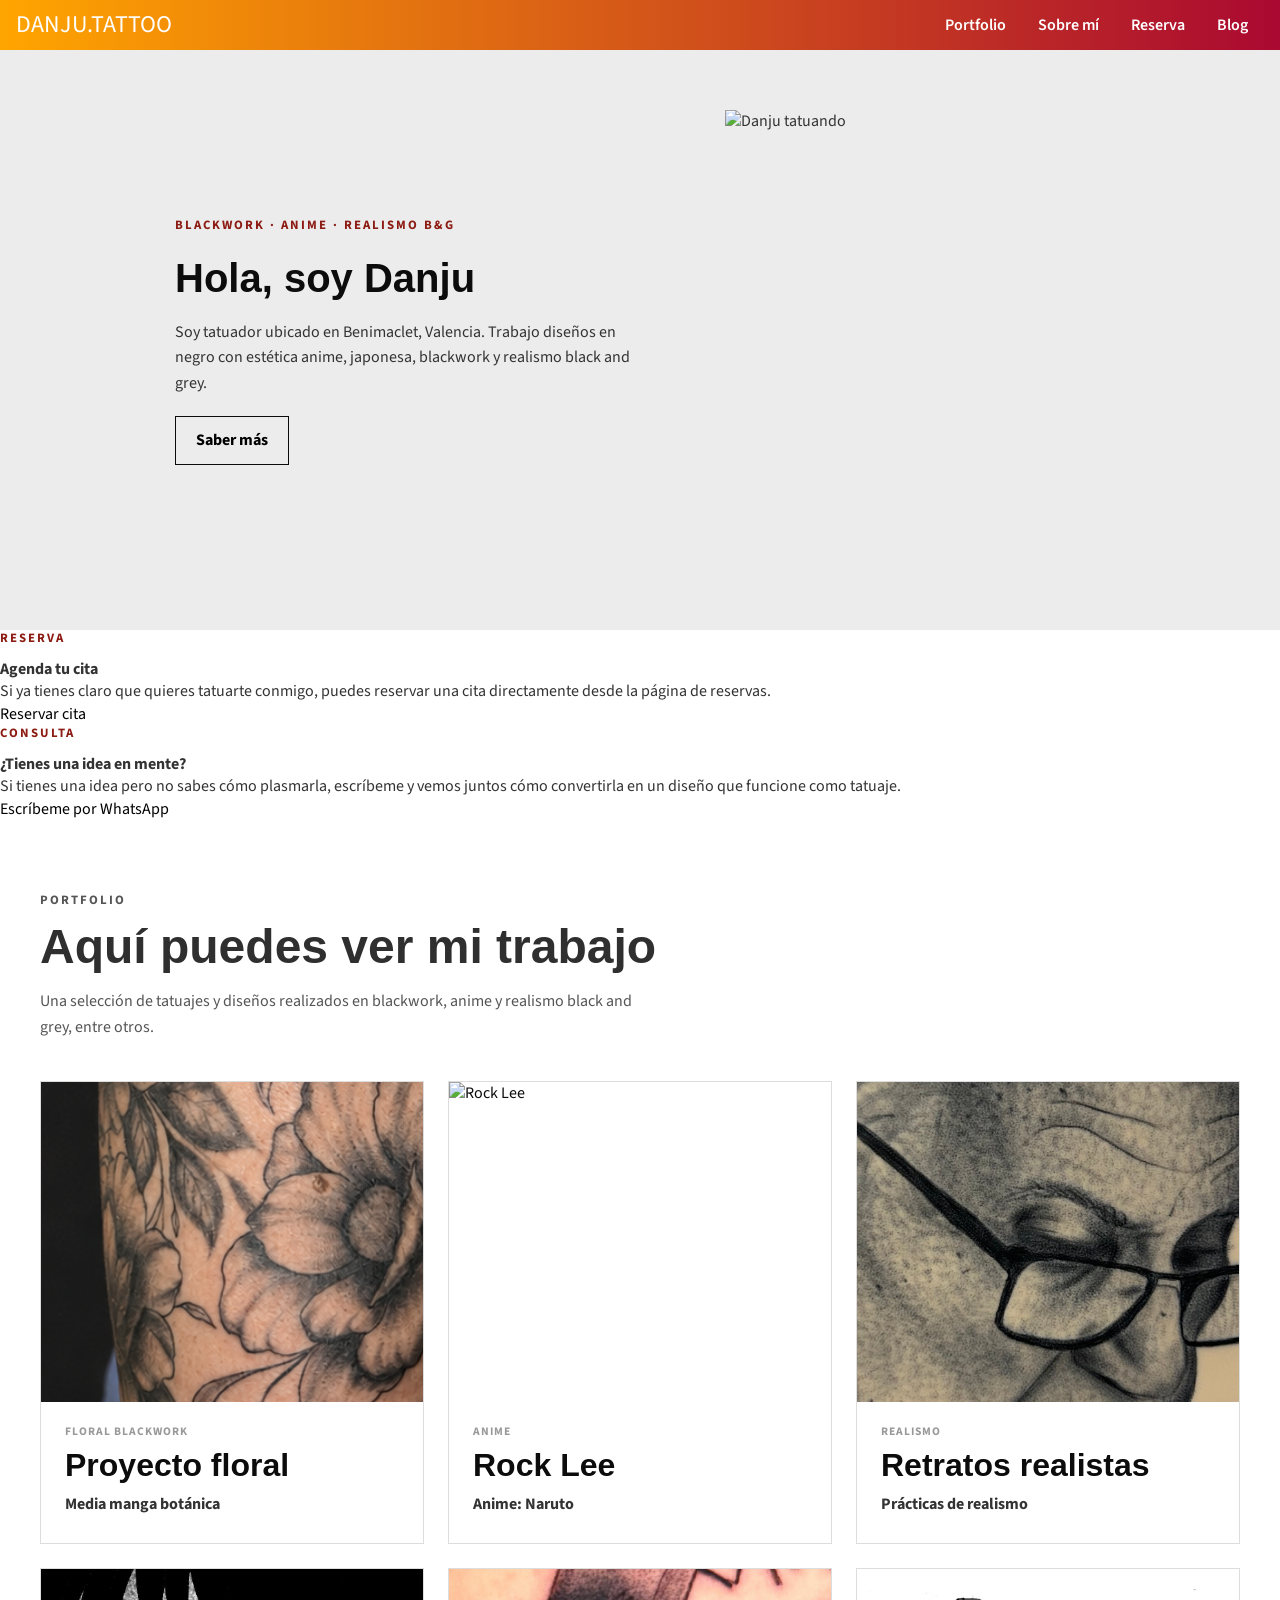
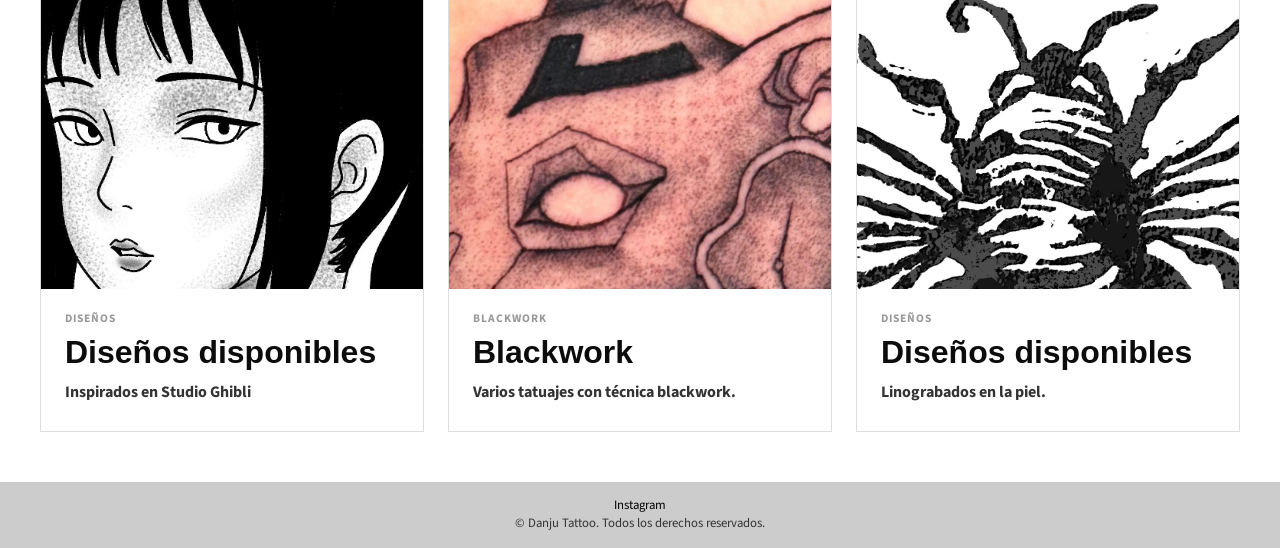
==== commit 116a5078: "index.html" ====
--- a/index.html
+++ b/index.html
@@ -46,6 +46,28 @@
       <img src="images/trabajando2.JPG" alt="Danju tatuando">
     </section>
 
+<section class="cta-reserva">
+  <div class="cta-bloque">
+    <p class="section-label">Reserva</p>
+    <h2>Agenda tu cita</h2>
+    <p>
+      Si ya tienes claro que quieres tatuarte conmigo, puedes reservar una cita directamente desde la página de reservas.
+    </p>
+    <a href="contacto.html" class="cta-btn">Reservar cita</a>
+  </div>
+
+  <div class="cta-bloque">
+    <p class="section-label">Consulta</p>
+    <h2>¿Tienes una idea en mente?</h2>
+    <p>
+      Si tienes una idea pero no sabes cómo plasmarla, escríbeme y vemos juntos cómo convertirla en un diseño que funcione como tatuaje.
+    </p>
+    <a href="https://wa.me/34625637433?text=Hola%2C%20me%20gustar%C3%ADa%20consultar%20una%20idea%20para%20un%20tatuaje." target="_blank" rel="noopener noreferrer" class="cta-btn secundario">
+      Escríbeme por WhatsApp
+    </a>
+  </div>
+</section>
+    
     <section class="trabajos-section">
       <div class="trabajos-header">
         <p class="section-label">Portfolio</p>
--- a/CSS/porfolio.css
+++ b/CSS/porfolio.css
@@ -1,6 +1,7 @@
 @charset "UTF-8";
 /* CSS Document */
-@import url('https://fonts.googleapis.com/css2?family=Playfair+Display:wght@600&family=Source+Sans+Pro:wght@400;600&display=swap');
+
+@import url('https://fonts.googleapis.com/css2?family=Playfair+Display:wght@600&family=Source+Sans+Pro:wght@400;600;700&display=swap');
 
 
 html, body, div, span, object, iframe,
@@ -15,29 +16,44 @@
 article, aside, canvas, details, figcaption, figure, 
 footer, header, hgroup, menu, nav, section, summary,
 time, mark, audio, video {
-  margin:0;
-  padding:0;
-  border:0;
-  outline:0;
-  font-size:100%;
-  vertical-align:baseline;
-  background:transparent;
+  margin: 0;
+  padding: 0;
+  border: 0;
+  outline: 0;
+  font-size: 100%;
+  vertical-align: baseline;
+  background: transparent;
 }
 
 * {
   box-sizing: border-box;
 }
 
-html, body {
-  font: 16px/1.4 'Source Sans Pro', sans-serif; color:#333;
-}
-
-a:link, a:visited{
-  text-decoration: none;
-  color:black;
-}
+html,
+body {
+  font: 16px/1.4 'Source Sans Pro', sans-serif;
+  color: #333;
+  margin: 0;
+  background-color: white;
+}
+
+
+a {
+  text-decoration: none;
+}
+
+a:link,
+a:visited {
+  color: black;
+}
+
+a:active {
+  color: crimson;
+}
+
 
 .logo,
+.logo:link,
 .logo:visited,
 .logo:active {
   color: white;
@@ -47,13 +63,7 @@
 .logo:hover {
   opacity: 0.7;
 }
-a:hover{
-  color:rgba(220, 20, 60, 0.5);
-}
-
-a:active{
-  color:crimson;
-}
+
 
 .hero {
   display: flex;
@@ -74,30 +84,21 @@
   letter-spacing: 2px;
   font-size: 0.8rem;
   margin-bottom: 12px;
+  color: #8c1c13;
+  font-weight: 700;
 }
 
 .hero-text h2 {
+  font-family: Arial, Helvetica, sans-serif;
   font-size: 2.5rem;
+  line-height: 1.1;
   margin-bottom: 20px;
+  color: #0c0c0c;
 }
 
 .hero-text p {
   line-height: 1.6;
-}
-
-.hero-tags {
-  display: flex;
-  flex-wrap: wrap;
-  gap: 10px;
-  padding: 0;
-  margin: 24px 0;
-  list-style: none;
-}
-
-.hero-tags li {
-  border: 1px solid #0c0c0c;
-  padding: 6px 12px;
-  font-size: 0.85rem;
+  margin-bottom: 20px;
 }
 
 .hero-btn {
@@ -106,6 +107,12 @@
   border: 1px solid #0c0c0c;
   color: #0c0c0c;
   text-decoration: none;
+  font-weight: 700;
+}
+
+.hero-btn:visited,
+.hero-btn:active {
+  color: #0c0c0c;
 }
 
 .hero-btn:hover {
@@ -117,16 +124,18 @@
   width: 380px;
   height: 460px;
   object-fit: cover;
-}
+  display: block;
+}
+
 
 .trabajos-section {
-  padding: 70px 60px;
+  padding: 70px 40px 50px 40px;
   background-color: white;
 }
 
 .trabajos-header {
   max-width: 900px;
-  margin: 0 0 40px 0;
+  margin-bottom: 40px;
 }
 
 .section-label {
@@ -135,10 +144,11 @@
   font-size: 0.8rem;
   margin-bottom: 10px;
   color: #8c1c13;
-  font-weight: bold;
+  font-weight: 700;
 }
 
 .trabajos-header h2 {
+  font-family: Arial, Helvetica, sans-serif;
   font-size: 3rem;
   line-height: 1.1;
   margin: 0 0 16px 0;
@@ -146,191 +156,131 @@
 }
 
 .trabajos-header p {
-  max-width: 600px;
+  max-width: 620px;
   line-height: 1.6;
   color: #555;
 }
 
-h1 {
+
+.container {
+  display: grid;
+  grid-template-columns: repeat(3, 1fr);
+  gap: 24px;
+}
+
+.portfolio-card {
+  display: block;
+  background-color: white;
+  border: 1px solid #dddddd;
+  text-decoration: none;
+  color: #0c0c0c;
+  overflow: hidden;
+  transition: transform 0.3s ease, box-shadow 0.3s ease;
+}
+
+.portfolio-card:link,
+.portfolio-card:visited,
+.portfolio-card:active {
+  color: #0c0c0c;
+}
+
+.portfolio-card:hover {
+  transform: translateY(-6px);
+  box-shadow: 0 12px 30px rgba(195, 55, 35, 0.25);
+  border-color: #c33723;
+}
+.portfolio-card:hover .portfolio-info h2,
+.portfolio-card:hover .portfolio-info .overline {
+  color: #c33723;
+}
+.portfolio-card img {
+  width: 100%;
+  height: 320px;
+  object-fit: cover;
+  display: block;
+}
+
+.portfolio-info {
+  padding: 22px 24px 28px 24px;
+}
+
+.portfolio-info .overline {
+  margin: 0 0 8px 0;
+  text-transform: uppercase;
+  font-size: 0.72rem;
+  letter-spacing: 1px;
+  font-weight: 700;
+  color: #999;
+}
+
+.portfolio-info h2 {
+  margin: 0 0 10px 0;
   font-family: Arial, Helvetica, sans-serif;
-  font-size: 3.38rem;
-  line-height: 1.22em;    
-  padding-top: 0.278em;
-  text-align: left;
-  color:#ccc;
-  margin-left: 32px
-}
-
-h2 {
-  font-family: Arial, Helvetica, sans-serif;
-  font-size: 2.25em;
-  line-height: 1.22em;
-  padding-top: 0.278em;
-  margin-bottom: 0.333em;
-}
-
-h3 {
-  font-family: Arial, Helvetica, sans-serif;
-  font-size: 1.50em;
-  line-height: 1.2em;
-  margin-bottom: 0.5em;
-}
-
-p {
-  font-size: 1.00em;
-  line-height: 1.38em;
-  padding-top: 0.375em;
-  margin-bottom: 1.00em;
-}
-.interactivo {
-  color: black; 
-}
-
-h4.overline{
-  font-size:0.85em;
-  color:#999;
-  margin-bottom:0;
-  margin-top: 0;
-  padding-bottom: 0;
-  font-weight:600;
-  text-transform: uppercase; 
-}
-
-button{
-  color:white;
-  padding:10px;
-  border: none;
-  font-size: 1em;
-  background-color: black;
-  background: linear-gradient(to right, tomato, Crimson);
-    /* W3C, IE 10+/ Edge, Firefox 16+, Chrome 26+, Opera 12+, Safari 7+ */
-}
-
-hr{ 
-  height:1px;border-width:0;color:#ddd;background-color:#ccc;
-}
-
-.container {
-   display: grid;
-   grid-auto-flow: column;
-   grid-template-columns: 1fr 1fr 1fr 1fr 1fr 1fr 1fr 1fr 1fr 1fr 1fr 1fr;
-   row-gap: 1rem;
-   column-gap: 1rem;
-   padding: 20px 0px;
-   margin-left:32px;
-   margin-right:32px;
-}
-
-a.elemento:link, a.elemento:visited{
-  color:#333;
-}
-
-div.elemento:hover {
-  border: 1px solid #777;
-}
-
-.icono{
-  display:inline-block;
-  width:30px;
-  padding-right:5px;
-  padding-bottom:2px;
-  vertical-align:middle;
-}
-
-.elemento h2, .elemento h3, .elemento h4, .elemento p{
-  padding-left:1.5rem;
-  padding-right:1rem;
-}
-
-.elemento h2{
-  color:black;
-  padding-top:0;
-}
-
-.elemento {
+  font-size: 2rem;
+  line-height: 1.1;
+  color: #0c0c0c;
+}
+
+.portfolio-info p {
+  margin: 0;
+  font-size: 1rem;
+  line-height: 1.4;
   color: #333;
-  border: 1px solid #ccc;
-  cursor:pointer;
-  text-decoration: none;
-}
-
-.uno {
-  grid-column:1 / span 4;
-}
-
-.dos {
-  grid-column:5 / span 4;
-}
-
-.tres {
-  grid-column:9 / span 4;
-}
-
-.cuatro {
-  grid-column:1 / span 4;
-}
-
-.cinco {
-  grid-column:5 / span 4;
-}
-
-.seis {
-  grid-column:9 / span 4;
-}
-
-
-
-img {
+  font-weight: 700;
+}
+
+/* FOOTER */
+
+footer {
   width: 100%;
-}
-
-footer{
-  width:100%;
-  background-color:#ccc; 
-}
-
-footer p{ 
- font-size:0.8em;
- text-align:center; 
- padding:15px;
-}
-
-footer img{
-  text-align:center;
-  width: 32px;
-  padding:5px;
-}
+  background-color: #ccc;
+}
+
+footer p {
+  font-size: 0.8em;
+  text-align: center;
+  padding: 15px;
+  margin: 0;
+}
+
+footer a,
+footer a:visited,
+footer a:active {
+  color: black;
+  text-decoration: none;
+}
+
+footer a:hover {
+  color: #8c1c13;
+}
+
+/* RESPONSIVE */
 
 @media (max-width: 913px) {
- 
+  .trabajos-section {
+    padding: 50px 20px;
+  }
+
+  .trabajos-header h2 {
+    font-size: 2.2rem;
+  }
+
+  .trabajos-header {
+    margin-bottom: 30px;
+  }
+
   .container {
     grid-template-columns: 1fr;
-    row-gap: 1rem;
-    padding: 15px 0px;
-    margin-left: 15px;
-    margin-right: 15px;
-  }
-
-  .container img {
-    width: 100%;
-  }
-
-  .uno, 
-  .dos, 
-  .tres, 
-  .cuatro, 
-  .cinco, 
-  .seis, 
-  .siete, 
-  .ocho, 
-  .nueve {
-    grid-column: 1 / 1;
-  }
-
-  h1 {
-    margin-left: 15px;
-  }
-    
+    gap: 20px;
+  }
+
+  .portfolio-card img {
+    height: 280px;
+  }
+
+  .portfolio-info h2 {
+    font-size: 1.7rem;
+  }
 }
 
 @media (max-width: 768px) {
@@ -345,37 +295,13 @@
     width: 100%;
   }
 
+  .hero-text h2 {
+    font-size: 2rem;
+  }
+
   .hero img {
     width: 80%;
     max-width: 320px;
     height: auto;
   }
 }
-{
-  .hero-text h2 {
-    font-size: 2rem;
-  }
-
-  .hero-tags {
-    justify-content: center;
-  }
-
-  .hero img {
-    width: 80%;
-    height: auto;
-    max-width: 320px;
-  }
-}
-
-  .trabajos-section {
-    padding: 50px 20px;
-  }
-
-  .trabajos-header h2 {
-    font-size: 2.2rem;
-  }
-
-  .trabajos-header {
-    margin-bottom: 30px;
-  }
-}
